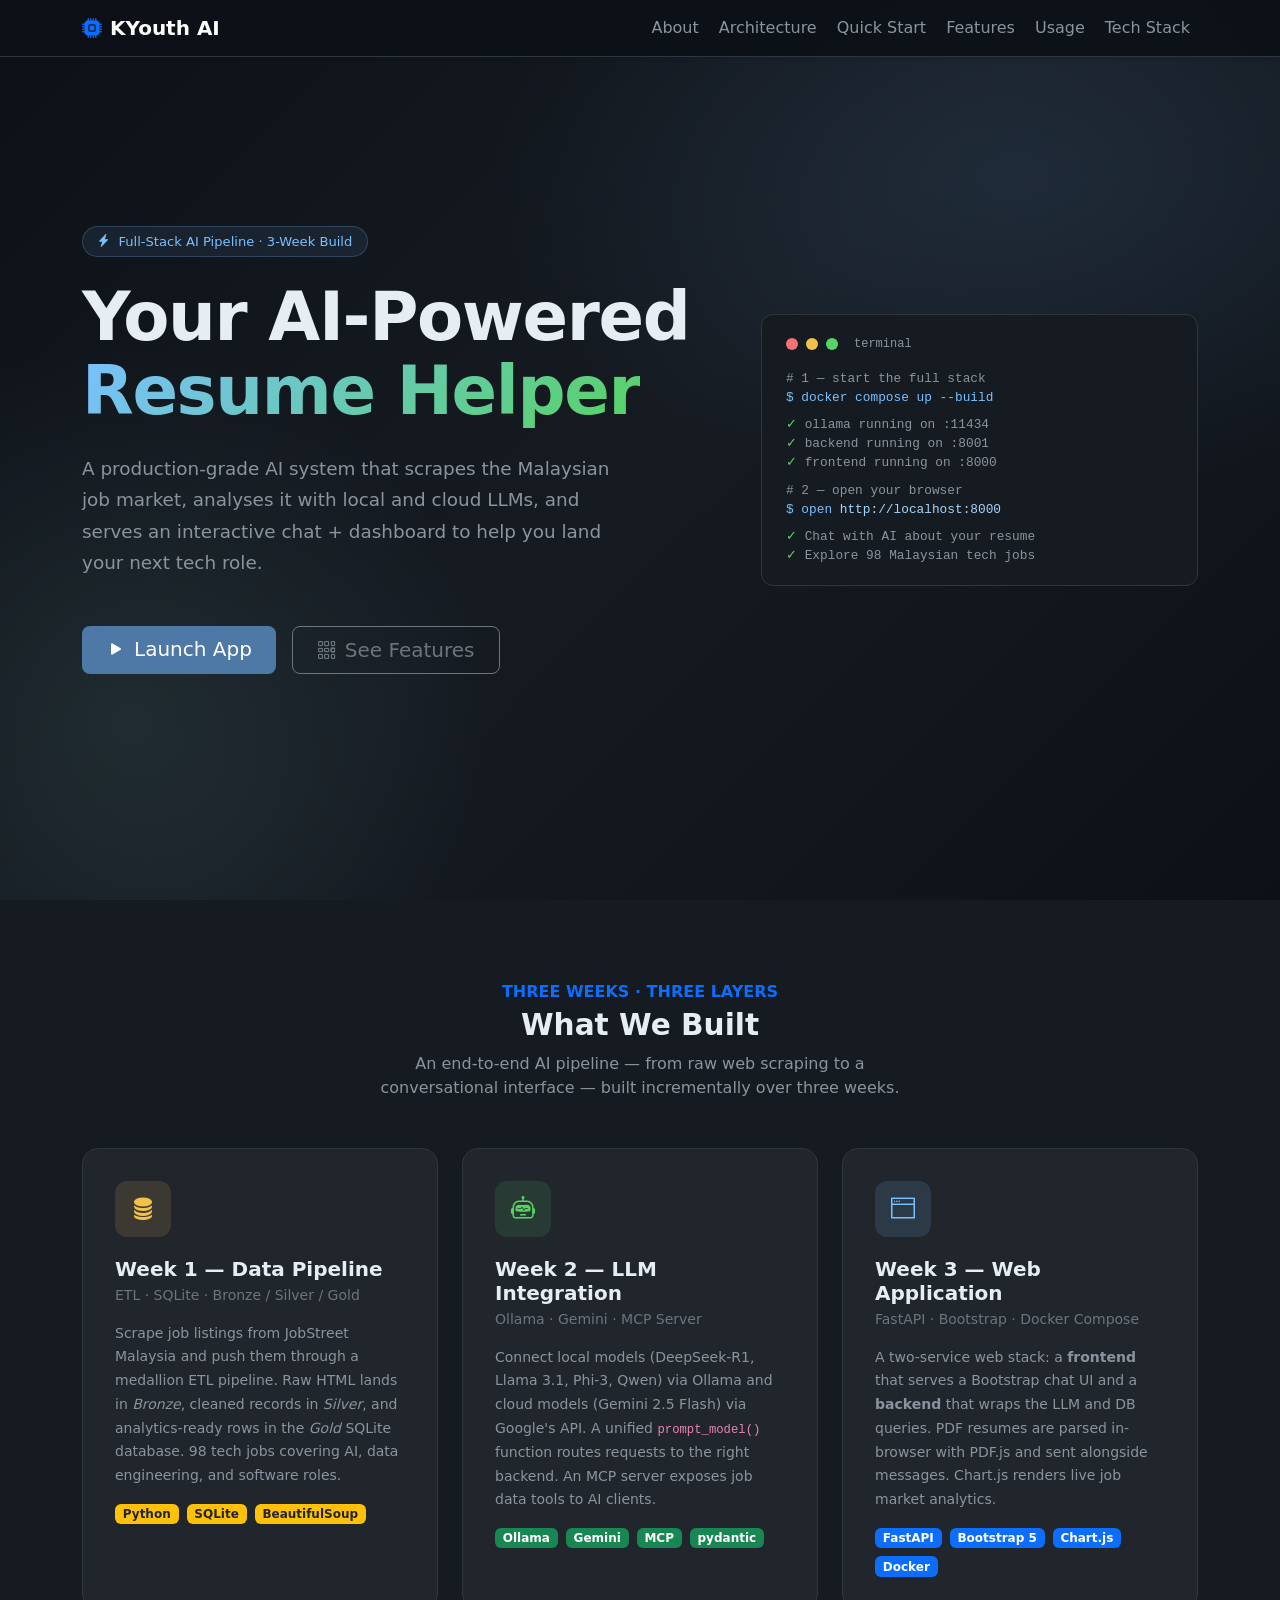
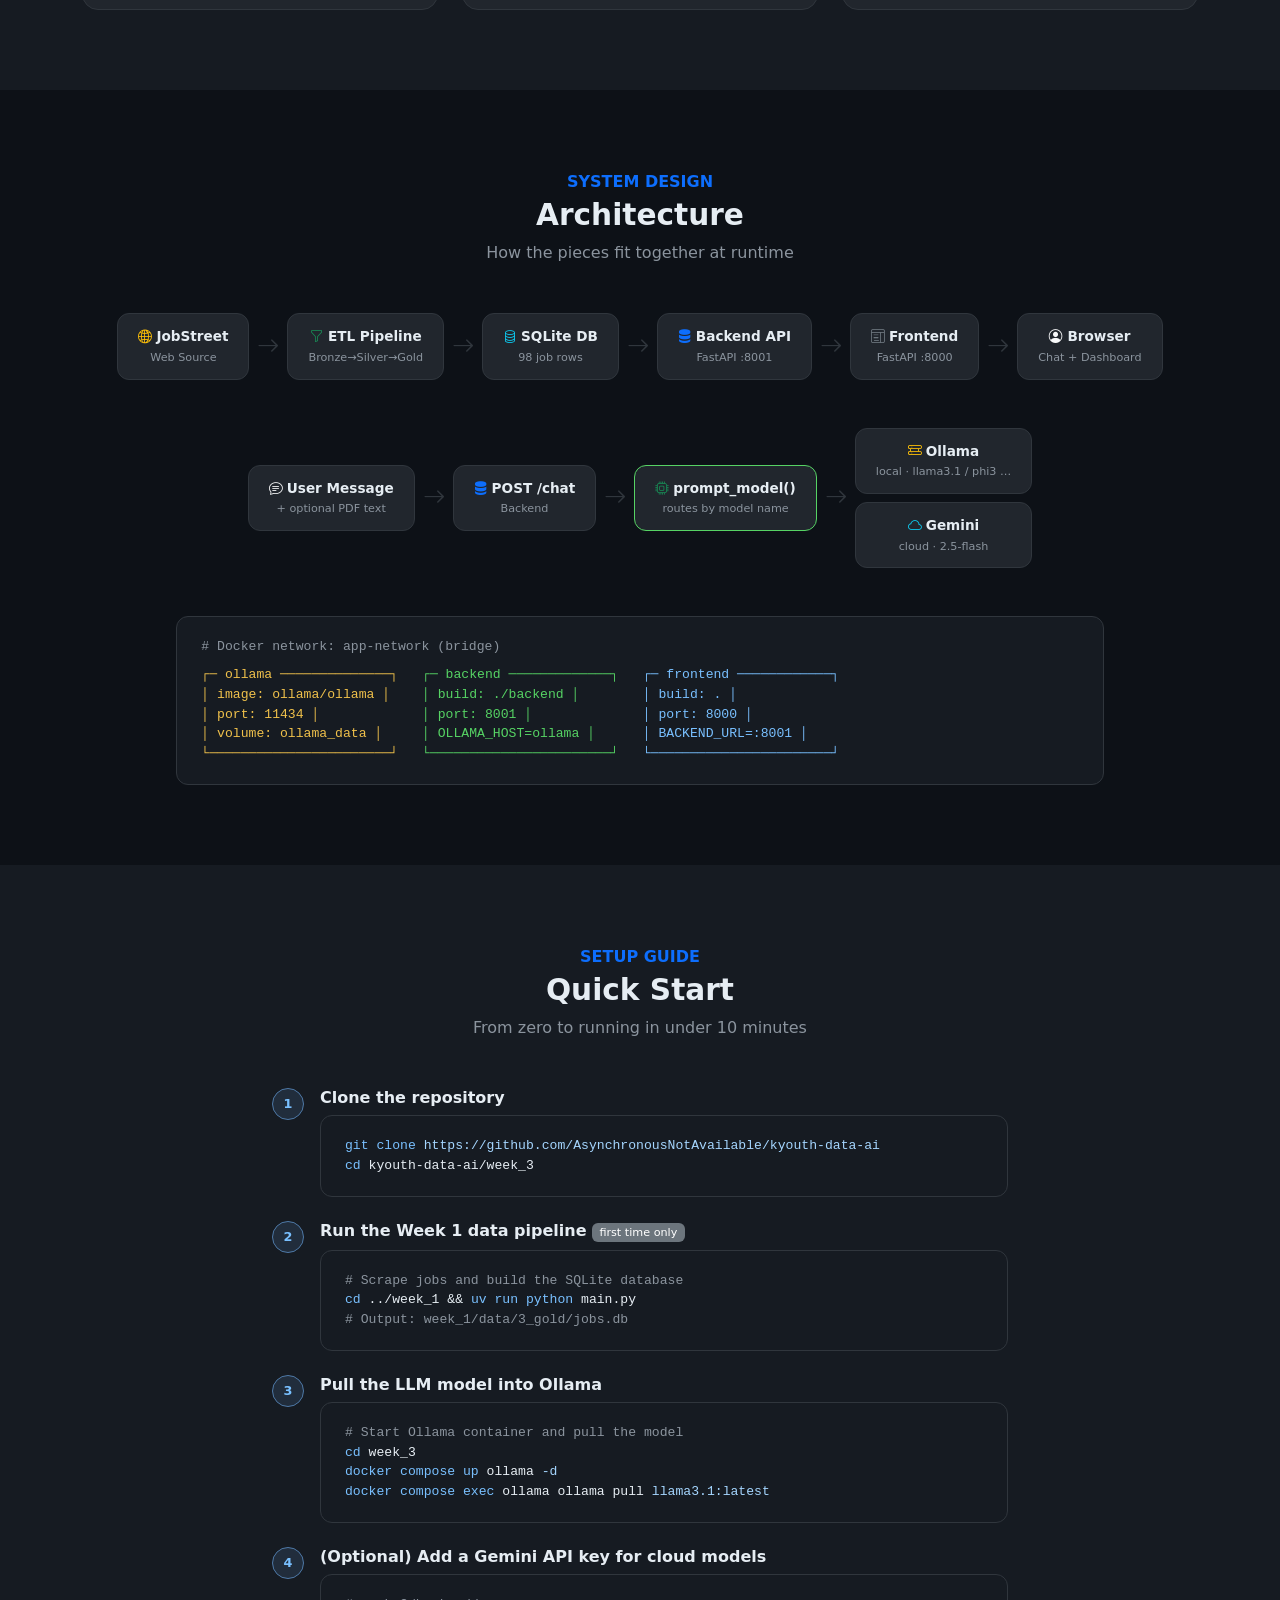
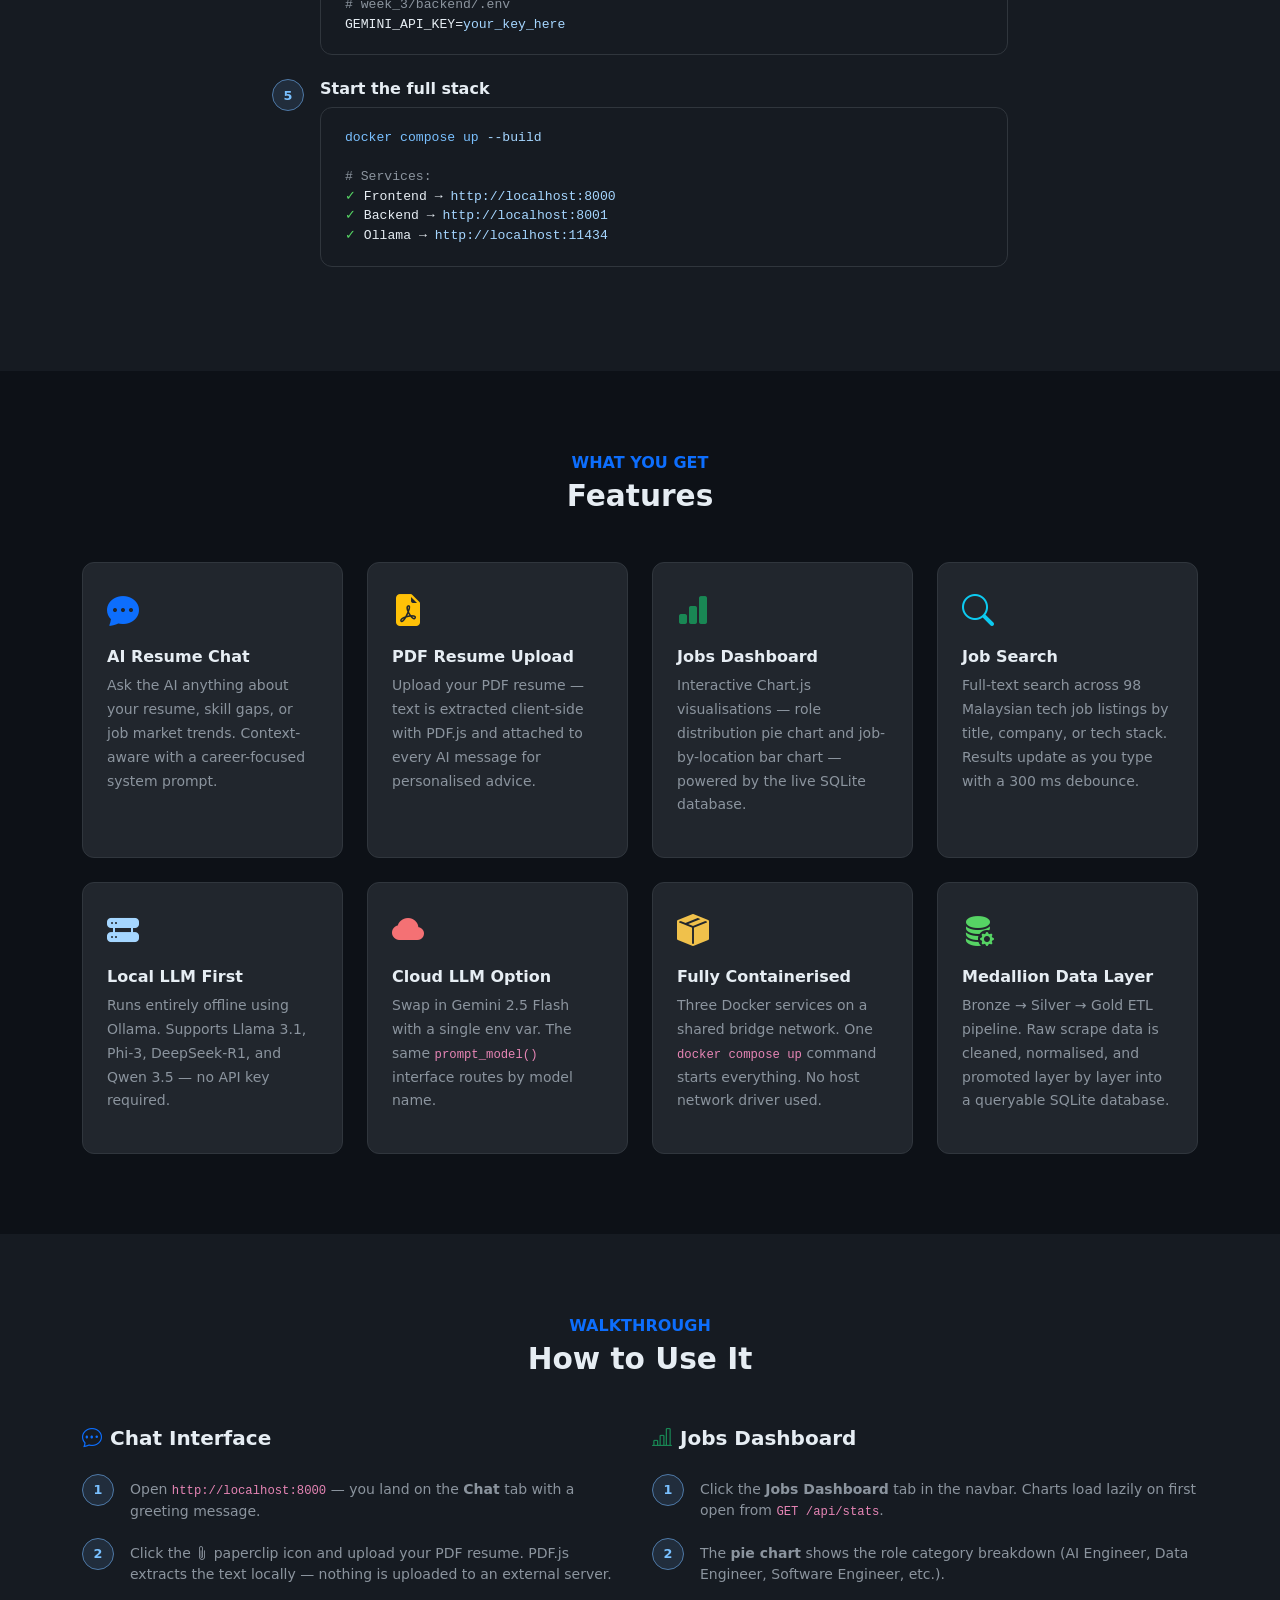
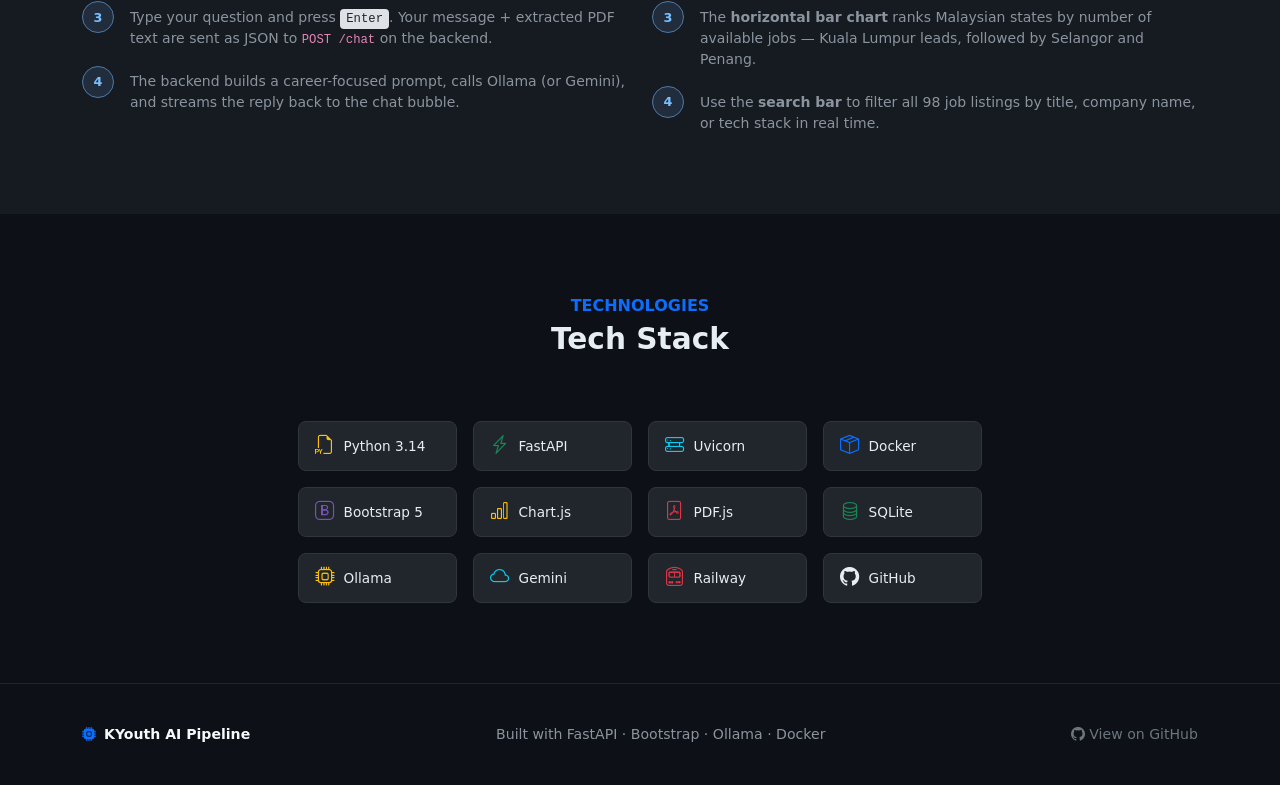
==== week_3/frontend/src/templates/index.html @ d8620b51 "feat: setup frontend and implement chat, dashboard with fastapi server" ====
<!doctype html>
<html lang="en" data-bs-theme="dark">
<head>
  <meta charset="utf-8">
  <meta name="viewport" content="width=device-width, initial-scale=1">
  <title>KYouth AI Pipeline</title>
  <link href="https://cdn.jsdelivr.net/npm/bootstrap@5.3.8/dist/css/bootstrap.min.css" rel="stylesheet">
  <link href="https://cdn.jsdelivr.net/npm/bootstrap-icons@1.11.3/font/bootstrap-icons.min.css" rel="stylesheet">
  <style>
    :root {
      --accent: #4e79a7;
      --accent-light: #76b7b2;
      --hero-bg: linear-gradient(135deg, #0d1117 0%, #161b22 50%, #0d1117 100%);
    }

    html { scroll-behavior: smooth; }
    body { background: #0d1117; color: #e6edf3; font-family: 'Segoe UI', system-ui, sans-serif; }

    /* ── Navbar ── */
    .navbar { background: rgba(13,17,23,.92) !important; backdrop-filter: blur(12px); border-bottom: 1px solid #30363d; }
    .nav-link { color: #8b949e !important; transition: color .2s; }
    .nav-link:hover, .nav-link.active { color: #e6edf3 !important; }

    /* ── Hero ── */
    #hero {
      min-height: 100vh;
      background: var(--hero-bg);
      display: flex; align-items: center;
      position: relative; overflow: hidden;
    }
    #hero::before {
      content: '';
      position: absolute; inset: 0;
      background:
        radial-gradient(ellipse 60% 50% at 80% 20%, rgba(78,121,167,.18) 0%, transparent 70%),
        radial-gradient(ellipse 40% 60% at 10% 80%, rgba(118,183,178,.12) 0%, transparent 70%);
    }
    .hero-badge {
      display: inline-flex; align-items: center; gap: .5rem;
      background: rgba(78,121,167,.15); border: 1px solid rgba(78,121,167,.4);
      border-radius: 999px; padding: .3rem .9rem; font-size: .82rem; color: #79c0ff;
      margin-bottom: 1.5rem;
    }
    .hero-title { font-size: clamp(2.4rem, 6vw, 4.2rem); font-weight: 800; line-height: 1.1; letter-spacing: -.02em; }
    .hero-title span { background: linear-gradient(135deg, #79c0ff, #56d364); -webkit-background-clip: text; -webkit-text-fill-color: transparent; }
    .hero-sub { font-size: 1.15rem; color: #8b949e; max-width: 560px; line-height: 1.7; }
    .btn-accent { background: var(--accent); border: none; color: #fff; }
    .btn-accent:hover { background: #3a6a9a; color: #fff; }

    /* ── Section titles ── */
    .section-title { font-size: 1.85rem; font-weight: 700; }
    .section-sub { color: #8b949e; }
    section { padding: 5rem 0; }
    section:nth-child(even) { background: #0d1117; }
    section:nth-child(odd) { background: #161b22; }

    /* ── Pipeline steps ── */
    .week-card {
      background: #21262d; border: 1px solid #30363d; border-radius: 1rem;
      padding: 2rem; height: 100%; transition: border-color .2s, transform .2s;
    }
    .week-card:hover { border-color: var(--accent); transform: translateY(-4px); }
    .week-icon { width: 56px; height: 56px; border-radius: .75rem; display: flex; align-items: center; justify-content: center; font-size: 1.5rem; margin-bottom: 1.25rem; }
    .w1 { background: rgba(240,193,75,.12); color: #f0c14b; }
    .w2 { background: rgba(86,211,100,.12); color: #56d364; }
    .w3 { background: rgba(121,192,255,.12); color: #79c0ff; }

    /* ── Architecture flow ── */
    .arch-node {
      background: #21262d; border: 1px solid #30363d; border-radius: .75rem;
      padding: .75rem 1.25rem; text-align: center; font-size: .85rem; font-weight: 600;
      white-space: nowrap;
    }
    .arch-node .label { font-size: .7rem; color: #8b949e; font-weight: 400; display: block; margin-top: .2rem; }
    .arch-arrow { color: #30363d; font-size: 1.4rem; display: flex; align-items: center; }

    /* ── Feature cards ── */
    .feat-card { background: #21262d; border: 1px solid #30363d; border-radius: .75rem; padding: 1.5rem; }
    .feat-icon { font-size: 2rem; margin-bottom: .75rem; }

    /* ── Code blocks ── */
    .code-block {
      background: #161b22; border: 1px solid #30363d; border-radius: .75rem;
      padding: 1.25rem 1.5rem; font-family: 'Consolas', 'SF Mono', monospace; font-size: .82rem;
      overflow-x: auto; position: relative;
    }
    .code-block .comment { color: #8b949e; }
    .code-block .cmd { color: #79c0ff; }
    .code-block .str { color: #a5d6ff; }
    .step-num {
      width: 32px; height: 32px; border-radius: 50%;
      background: rgba(78,121,167,.2); border: 1px solid var(--accent);
      display: flex; align-items: center; justify-content: center;
      font-size: .8rem; font-weight: 700; color: #79c0ff; flex-shrink: 0;
    }

    /* ── Tech badges ── */
    .tech-badge {
      background: #21262d; border: 1px solid #30363d; border-radius: .5rem;
      padding: .6rem 1rem; display: flex; align-items: center; gap: .6rem;
      font-size: .85rem; font-weight: 500;
    }
    .tech-badge i { font-size: 1.2rem; }

    /* ── Footer ── */
    footer { background: #0d1117; border-top: 1px solid #21262d; padding: 2.5rem 0; color: #8b949e; font-size: .88rem; }

    /* ── Scrollspy highlight ── */
    .scrollspy-active { color: #e6edf3 !important; }
  </style>
</head>
<body data-bs-spy="scroll" data-bs-target="#mainNav" data-bs-offset="80">

<!-- ══════════════════════════════ NAVBAR ══════════════════════════════ -->
<nav id="mainNav" class="navbar navbar-expand-lg fixed-top shadow-sm">
  <div class="container">
    <a class="navbar-brand fw-bold text-white d-flex align-items-center gap-2" href="#hero">
      <i class="bi bi-cpu-fill text-primary"></i> KYouth AI
    </a>
    <button class="navbar-toggler" type="button" data-bs-toggle="collapse" data-bs-target="#navLinks">
      <span class="navbar-toggler-icon"></span>
    </button>
    <div class="collapse navbar-collapse" id="navLinks">
      <ul class="navbar-nav ms-auto gap-1">
        <li class="nav-item"><a class="nav-link" href="#about">About</a></li>
        <li class="nav-item"><a class="nav-link" href="#architecture">Architecture</a></li>
        <li class="nav-item"><a class="nav-link" href="#quickstart">Quick Start</a></li>
        <li class="nav-item"><a class="nav-link" href="#features">Features</a></li>
        <li class="nav-item"><a class="nav-link" href="#usage">Usage</a></li>
        <li class="nav-item"><a class="nav-link" href="#stack">Tech Stack</a></li>
      </ul>
    </div>
  </div>
</nav>

<!-- ══════════════════════════════ HERO ══════════════════════════════ -->
<section id="hero">
  <div class="container position-relative">
    <div class="row align-items-center g-5">
      <div class="col-lg-7">
        <div class="hero-badge">
          <i class="bi bi-lightning-charge-fill"></i> Full-Stack AI Pipeline · 3-Week Build
        </div>
        <h1 class="hero-title mb-4">
          Your AI-Powered<br><span>Resume Helper</span>
        </h1>
        <p class="hero-sub mb-5">
          A production-grade AI system that scrapes the Malaysian job market,
          analyses it with local and cloud LLMs, and serves an interactive
          chat + dashboard to help you land your next tech role.
        </p>
        <div class="d-flex flex-wrap gap-3">
          <a href="/app" class="btn btn-accent btn-lg px-4">
            <i class="bi bi-play-fill me-2"></i>Launch App
          </a>
          <a href="#features" class="btn btn-outline-secondary btn-lg px-4">
            <i class="bi bi-grid-3x3-gap me-2"></i>See Features
          </a>
        </div>
      </div>
      <div class="col-lg-5 d-none d-lg-block">
        <!-- Decorative terminal mockup -->
        <div class="code-block" style="font-size:.8rem">
          <div class="d-flex align-items-center gap-2 mb-3">
            <span style="width:12px;height:12px;border-radius:50%;background:#f47174;display:inline-block"></span>
            <span style="width:12px;height:12px;border-radius:50%;background:#f0c14b;display:inline-block"></span>
            <span style="width:12px;height:12px;border-radius:50%;background:#56d364;display:inline-block"></span>
            <span class="ms-2" style="color:#8b949e;font-size:.75rem">terminal</span>
          </div>
          <div><span class="comment"># 1 — start the full stack</span></div>
          <div><span class="cmd">$ docker compose up --build</span></div>
          <div class="mt-2"><span style="color:#56d364">✓</span> <span style="color:#8b949e">ollama        running on :11434</span></div>
          <div><span style="color:#56d364">✓</span> <span style="color:#8b949e">backend       running on :8001</span></div>
          <div><span style="color:#56d364">✓</span> <span style="color:#8b949e">frontend      running on :8000</span></div>
          <div class="mt-2"><span class="comment"># 2 — open your browser</span></div>
          <div><span class="cmd">$ open </span><span class="str">http://localhost:8000</span></div>
          <div class="mt-2"><span style="color:#56d364">✓</span> <span style="color:#8b949e">Chat with AI about your resume</span></div>
          <div><span style="color:#56d364">✓</span> <span style="color:#8b949e">Explore 98 Malaysian tech jobs</span></div>
        </div>
      </div>
    </div>
  </div>
</section>

<!-- ══════════════════════════════ ABOUT ══════════════════════════════ -->
<section id="about">
  <div class="container">
    <div class="text-center mb-5">
      <p class="text-primary fw-semibold mb-1">THREE WEEKS · THREE LAYERS</p>
      <h2 class="section-title">What We Built</h2>
      <p class="section-sub mx-auto" style="max-width:540px">
        An end-to-end AI pipeline — from raw web scraping to a conversational interface — built incrementally over three weeks.
      </p>
    </div>
    <div class="row g-4">
      <!-- Week 1 -->
      <div class="col-md-4">
        <div class="week-card">
          <div class="week-icon w1"><i class="bi bi-database-fill"></i></div>
          <h5 class="fw-bold mb-1">Week 1 — Data Pipeline</h5>
          <p class="text-secondary small mb-3">ETL · SQLite · Bronze / Silver / Gold</p>
          <p class="small" style="color:#8b949e;line-height:1.7">
            Scrape job listings from JobStreet Malaysia and push them through a
            medallion ETL pipeline. Raw HTML lands in <em>Bronze</em>, cleaned
            records in <em>Silver</em>, and analytics-ready rows in the <em>Gold</em>
            SQLite database. 98 tech jobs covering AI, data engineering, and software roles.
          </p>
          <div class="d-flex flex-wrap gap-2 mt-3">
            <span class="badge bg-warning text-dark">Python</span>
            <span class="badge bg-warning text-dark">SQLite</span>
            <span class="badge bg-warning text-dark">BeautifulSoup</span>
          </div>
        </div>
      </div>
      <!-- Week 2 -->
      <div class="col-md-4">
        <div class="week-card">
          <div class="week-icon w2"><i class="bi bi-robot"></i></div>
          <h5 class="fw-bold mb-1">Week 2 — LLM Integration</h5>
          <p class="text-secondary small mb-3">Ollama · Gemini · MCP Server</p>
          <p class="small" style="color:#8b949e;line-height:1.7">
            Connect local models (DeepSeek-R1, Llama 3.1, Phi-3, Qwen) via Ollama and
            cloud models (Gemini 2.5 Flash) via Google's API. A unified
            <code>prompt_model()</code> function routes requests to the right
            backend. An MCP server exposes job data tools to AI clients.
          </p>
          <div class="d-flex flex-wrap gap-2 mt-3">
            <span class="badge bg-success">Ollama</span>
            <span class="badge bg-success">Gemini</span>
            <span class="badge bg-success">MCP</span>
            <span class="badge bg-success">pydantic</span>
          </div>
        </div>
      </div>
      <!-- Week 3 -->
      <div class="col-md-4">
        <div class="week-card">
          <div class="week-icon w3"><i class="bi bi-window-fullscreen"></i></div>
          <h5 class="fw-bold mb-1">Week 3 — Web Application</h5>
          <p class="text-secondary small mb-3">FastAPI · Bootstrap · Docker Compose</p>
          <p class="small" style="color:#8b949e;line-height:1.7">
            A two-service web stack: a <strong>frontend</strong> that serves a
            Bootstrap chat UI and a <strong>backend</strong> that wraps the LLM
            and DB queries. PDF resumes are parsed in-browser with PDF.js and
            sent alongside messages. Chart.js renders live job market analytics.
          </p>
          <div class="d-flex flex-wrap gap-2 mt-3">
            <span class="badge bg-primary">FastAPI</span>
            <span class="badge bg-primary">Bootstrap 5</span>
            <span class="badge bg-primary">Chart.js</span>
            <span class="badge bg-primary">Docker</span>
          </div>
        </div>
      </div>
    </div>
  </div>
</section>

<!-- ══════════════════════════════ ARCHITECTURE ══════════════════════════════ -->
<section id="architecture">
  <div class="container">
    <div class="text-center mb-5">
      <p class="text-primary fw-semibold mb-1">SYSTEM DESIGN</p>
      <h2 class="section-title">Architecture</h2>
      <p class="section-sub">How the pieces fit together at runtime</p>
    </div>

    <!-- Data flow diagram -->
    <div class="d-flex flex-wrap justify-content-center align-items-center gap-2 mb-5">
      <div class="arch-node"><i class="bi bi-globe2 text-warning me-1"></i>JobStreet<span class="label">Web Source</span></div>
      <div class="arch-arrow"><i class="bi bi-arrow-right"></i></div>
      <div class="arch-node"><i class="bi bi-funnel text-success me-1"></i>ETL Pipeline<span class="label">Bronze→Silver→Gold</span></div>
      <div class="arch-arrow"><i class="bi bi-arrow-right"></i></div>
      <div class="arch-node"><i class="bi bi-database text-info me-1"></i>SQLite DB<span class="label">98 job rows</span></div>
      <div class="arch-arrow"><i class="bi bi-arrow-right"></i></div>
      <div class="arch-node"><i class="bi bi-server text-primary me-1"></i>Backend API<span class="label">FastAPI :8001</span></div>
      <div class="arch-arrow"><i class="bi bi-arrow-right"></i></div>
      <div class="arch-node"><i class="bi bi-layout-text-window text-secondary me-1"></i>Frontend<span class="label">FastAPI :8000</span></div>
      <div class="arch-arrow"><i class="bi bi-arrow-right"></i></div>
      <div class="arch-node"><i class="bi bi-person-circle text-light me-1"></i>Browser<span class="label">Chat + Dashboard</span></div>
    </div>

    <!-- LLM branch -->
    <div class="d-flex flex-wrap justify-content-center align-items-center gap-2 mb-5">
      <div class="arch-node"><i class="bi bi-chat-text text-light me-1"></i>User Message<span class="label">+ optional PDF text</span></div>
      <div class="arch-arrow"><i class="bi bi-arrow-right"></i></div>
      <div class="arch-node"><i class="bi bi-server text-primary me-1"></i>POST /chat<span class="label">Backend</span></div>
      <div class="arch-arrow"><i class="bi bi-arrow-right"></i></div>
      <div class="arch-node" style="border-color:#56d364">
        <i class="bi bi-cpu text-success me-1"></i>prompt_model()<span class="label">routes by model name</span>
      </div>
      <div class="arch-arrow"><i class="bi bi-arrow-right"></i></div>
      <div>
        <div class="arch-node mb-2"><i class="bi bi-hdd-rack text-warning me-1"></i>Ollama<span class="label">local · llama3.1 / phi3 …</span></div>
        <div class="arch-node"><i class="bi bi-cloud text-info me-1"></i>Gemini<span class="label">cloud · 2.5-flash</span></div>
      </div>
    </div>

    <!-- Container map -->
    <div class="row g-3 justify-content-center">
      <div class="col-md-10">
        <div class="code-block">
          <div class="comment mb-2"># Docker network: app-network (bridge)</div>
          <div class="d-flex flex-wrap gap-4">
            <div>
              <div style="color:#f0c14b">┌─ ollama ──────────────┐</div>
              <div style="color:#f0c14b">│  image: ollama/ollama │</div>
              <div style="color:#f0c14b">│  port:  11434         │</div>
              <div style="color:#f0c14b">│  volume: ollama_data  │</div>
              <div style="color:#f0c14b">└───────────────────────┘</div>
            </div>
            <div>
              <div style="color:#56d364">┌─ backend ─────────────┐</div>
              <div style="color:#56d364">│  build: ./backend     │</div>
              <div style="color:#56d364">│  port:  8001          │</div>
              <div style="color:#56d364">│  OLLAMA_HOST=ollama   │</div>
              <div style="color:#56d364">└───────────────────────┘</div>
            </div>
            <div>
              <div style="color:#79c0ff">┌─ frontend ────────────┐</div>
              <div style="color:#79c0ff">│  build: .             │</div>
              <div style="color:#79c0ff">│  port:  8000          │</div>
              <div style="color:#79c0ff">│  BACKEND_URL=:8001    │</div>
              <div style="color:#79c0ff">└───────────────────────┘</div>
            </div>
          </div>
        </div>
      </div>
    </div>
  </div>
</section>

<!-- ══════════════════════════════ QUICK START ══════════════════════════════ -->
<section id="quickstart">
  <div class="container">
    <div class="text-center mb-5">
      <p class="text-primary fw-semibold mb-1">SETUP GUIDE</p>
      <h2 class="section-title">Quick Start</h2>
      <p class="section-sub">From zero to running in under 10 minutes</p>
    </div>

    <div class="row g-4 justify-content-center">
      <div class="col-lg-8">

        <!-- Step 1 -->
        <div class="d-flex gap-3 mb-4">
          <div class="step-num">1</div>
          <div class="flex-grow-1">
            <h6 class="fw-bold mb-2">Clone the repository</h6>
            <div class="code-block">
              <span class="cmd">git clone</span> <span class="str">https://github.com/AsynchronousNotAvailable/kyouth-data-ai</span><br>
              <span class="cmd">cd</span> kyouth-data-ai/week_3
            </div>
          </div>
        </div>

        <!-- Step 2 -->
        <div class="d-flex gap-3 mb-4">
          <div class="step-num">2</div>
          <div class="flex-grow-1">
            <h6 class="fw-bold mb-2">Run the Week 1 data pipeline <span class="badge bg-secondary fw-normal" style="font-size:.7rem">first time only</span></h6>
            <div class="code-block">
              <span class="comment"># Scrape jobs and build the SQLite database</span><br>
              <span class="cmd">cd</span> ../week_1 &amp;&amp; <span class="cmd">uv run python</span> main.py<br>
              <span class="comment"># Output: week_1/data/3_gold/jobs.db</span>
            </div>
          </div>
        </div>

        <!-- Step 3 -->
        <div class="d-flex gap-3 mb-4">
          <div class="step-num">3</div>
          <div class="flex-grow-1">
            <h6 class="fw-bold mb-2">Pull the LLM model into Ollama</h6>
            <div class="code-block">
              <span class="comment"># Start Ollama container and pull the model</span><br>
              <span class="cmd">cd</span> week_3<br>
              <span class="cmd">docker compose up</span> ollama <span class="str">-d</span><br>
              <span class="cmd">docker compose exec</span> ollama ollama pull <span class="str">llama3.1:latest</span>
            </div>
          </div>
        </div>

        <!-- Step 4 -->
        <div class="d-flex gap-3 mb-4">
          <div class="step-num">4</div>
          <div class="flex-grow-1">
            <h6 class="fw-bold mb-2">(Optional) Add a Gemini API key for cloud models</h6>
            <div class="code-block">
              <span class="comment"># week_3/backend/.env</span><br>
              GEMINI_API_KEY=<span class="str">your_key_here</span>
            </div>
          </div>
        </div>

        <!-- Step 5 -->
        <div class="d-flex gap-3 mb-4">
          <div class="step-num">5</div>
          <div class="flex-grow-1">
            <h6 class="fw-bold mb-2">Start the full stack</h6>
            <div class="code-block">
              <span class="cmd">docker compose up</span> <span class="str">--build</span><br><br>
              <span class="comment"># Services:</span><br>
              <span style="color:#56d364">✓</span> Frontend  → <span class="str">http://localhost:8000</span><br>
              <span style="color:#56d364">✓</span> Backend   → <span class="str">http://localhost:8001</span><br>
              <span style="color:#56d364">✓</span> Ollama    → <span class="str">http://localhost:11434</span>
            </div>
          </div>
        </div>

      </div>
    </div>
  </div>
</section>

<!-- ══════════════════════════════ FEATURES ══════════════════════════════ -->
<section id="features">
  <div class="container">
    <div class="text-center mb-5">
      <p class="text-primary fw-semibold mb-1">WHAT YOU GET</p>
      <h2 class="section-title">Features</h2>
    </div>
    <div class="row g-4">
      <div class="col-sm-6 col-lg-3">
        <div class="feat-card h-100">
          <div class="feat-icon text-primary"><i class="bi bi-chat-dots-fill"></i></div>
          <h6 class="fw-bold">AI Resume Chat</h6>
          <p class="small" style="color:#8b949e;line-height:1.7">Ask the AI anything about your resume, skill gaps, or job market trends. Context-aware with a career-focused system prompt.</p>
        </div>
      </div>
      <div class="col-sm-6 col-lg-3">
        <div class="feat-card h-100">
          <div class="feat-icon text-warning"><i class="bi bi-file-earmark-pdf-fill"></i></div>
          <h6 class="fw-bold">PDF Resume Upload</h6>
          <p class="small" style="color:#8b949e;line-height:1.7">Upload your PDF resume — text is extracted client-side with PDF.js and attached to every AI message for personalised advice.</p>
        </div>
      </div>
      <div class="col-sm-6 col-lg-3">
        <div class="feat-card h-100">
          <div class="feat-icon text-success"><i class="bi bi-bar-chart-fill"></i></div>
          <h6 class="fw-bold">Jobs Dashboard</h6>
          <p class="small" style="color:#8b949e;line-height:1.7">Interactive Chart.js visualisations — role distribution pie chart and job-by-location bar chart — powered by the live SQLite database.</p>
        </div>
      </div>
      <div class="col-sm-6 col-lg-3">
        <div class="feat-card h-100">
          <div class="feat-icon text-info"><i class="bi bi-search"></i></div>
          <h6 class="fw-bold">Job Search</h6>
          <p class="small" style="color:#8b949e;line-height:1.7">Full-text search across 98 Malaysian tech job listings by title, company, or tech stack. Results update as you type with a 300 ms debounce.</p>
        </div>
      </div>
      <div class="col-sm-6 col-lg-3">
        <div class="feat-card h-100">
          <div class="feat-icon" style="color:#a5d6ff"><i class="bi bi-hdd-rack-fill"></i></div>
          <h6 class="fw-bold">Local LLM First</h6>
          <p class="small" style="color:#8b949e;line-height:1.7">Runs entirely offline using Ollama. Supports Llama 3.1, Phi-3, DeepSeek-R1, and Qwen 3.5 — no API key required.</p>
        </div>
      </div>
      <div class="col-sm-6 col-lg-3">
        <div class="feat-card h-100">
          <div class="feat-icon" style="color:#f47174"><i class="bi bi-cloud-fill"></i></div>
          <h6 class="fw-bold">Cloud LLM Option</h6>
          <p class="small" style="color:#8b949e;line-height:1.7">Swap in Gemini 2.5 Flash with a single env var. The same <code>prompt_model()</code> interface routes by model name.</p>
        </div>
      </div>
      <div class="col-sm-6 col-lg-3">
        <div class="feat-card h-100">
          <div class="feat-icon" style="color:#f0c14b"><i class="bi bi-box-seam-fill"></i></div>
          <h6 class="fw-bold">Fully Containerised</h6>
          <p class="small" style="color:#8b949e;line-height:1.7">Three Docker services on a shared bridge network. One <code>docker compose up</code> command starts everything. No host network driver used.</p>
        </div>
      </div>
      <div class="col-sm-6 col-lg-3">
        <div class="feat-card h-100">
          <div class="feat-icon" style="color:#56d364"><i class="bi bi-database-fill-gear"></i></div>
          <h6 class="fw-bold">Medallion Data Layer</h6>
          <p class="small" style="color:#8b949e;line-height:1.7">Bronze → Silver → Gold ETL pipeline. Raw scrape data is cleaned, normalised, and promoted layer by layer into a queryable SQLite database.</p>
        </div>
      </div>
    </div>
  </div>
</section>

<!-- ══════════════════════════════ USAGE ══════════════════════════════ -->
<section id="usage">
  <div class="container">
    <div class="text-center mb-5">
      <p class="text-primary fw-semibold mb-1">WALKTHROUGH</p>
      <h2 class="section-title">How to Use It</h2>
    </div>
    <div class="row g-4 align-items-start">
      <div class="col-lg-6">
        <h5 class="fw-bold mb-4"><i class="bi bi-chat-dots text-primary me-2"></i>Chat Interface</h5>
        <div class="d-flex flex-column gap-3">
          <div class="d-flex gap-3">
            <div class="step-num">1</div>
            <p class="small mb-0" style="color:#8b949e;padding-top:.35rem">Open <code>http://localhost:8000</code> — you land on the <strong>Chat</strong> tab with a greeting message.</p>
          </div>
          <div class="d-flex gap-3">
            <div class="step-num">2</div>
            <p class="small mb-0" style="color:#8b949e;padding-top:.35rem">Click the <i class="bi bi-paperclip"></i> paperclip icon and upload your PDF resume. PDF.js extracts the text locally — nothing is uploaded to an external server.</p>
          </div>
          <div class="d-flex gap-3">
            <div class="step-num">3</div>
            <p class="small mb-0" style="color:#8b949e;padding-top:.35rem">Type your question and press <kbd>Enter</kbd>. Your message + extracted PDF text are sent as JSON to <code>POST /chat</code> on the backend.</p>
          </div>
          <div class="d-flex gap-3">
            <div class="step-num">4</div>
            <p class="small mb-0" style="color:#8b949e;padding-top:.35rem">The backend builds a career-focused prompt, calls Ollama (or Gemini), and streams the reply back to the chat bubble.</p>
          </div>
        </div>
      </div>
      <div class="col-lg-6">
        <h5 class="fw-bold mb-4"><i class="bi bi-bar-chart-line text-success me-2"></i>Jobs Dashboard</h5>
        <div class="d-flex flex-column gap-3">
          <div class="d-flex gap-3">
            <div class="step-num">1</div>
            <p class="small mb-0" style="color:#8b949e;padding-top:.35rem">Click the <strong>Jobs Dashboard</strong> tab in the navbar. Charts load lazily on first open from <code>GET /api/stats</code>.</p>
          </div>
          <div class="d-flex gap-3">
            <div class="step-num">2</div>
            <p class="small mb-0" style="color:#8b949e;padding-top:.35rem">The <strong>pie chart</strong> shows the role category breakdown (AI Engineer, Data Engineer, Software Engineer, etc.).</p>
          </div>
          <div class="d-flex gap-3">
            <div class="step-num">3</div>
            <p class="small mb-0" style="color:#8b949e;padding-top:.35rem">The <strong>horizontal bar chart</strong> ranks Malaysian states by number of available jobs — Kuala Lumpur leads, followed by Selangor and Penang.</p>
          </div>
          <div class="d-flex gap-3">
            <div class="step-num">4</div>
            <p class="small mb-0" style="color:#8b949e;padding-top:.35rem">Use the <strong>search bar</strong> to filter all 98 job listings by title, company name, or tech stack in real time.</p>
          </div>
        </div>
      </div>
    </div>
  </div>
</section>

<!-- ══════════════════════════════ TECH STACK ══════════════════════════════ -->
<section id="stack">
  <div class="container">
    <div class="text-center mb-5">
      <p class="text-primary fw-semibold mb-1">TECHNOLOGIES</p>
      <h2 class="section-title">Tech Stack</h2>
    </div>
    <div class="row g-3 justify-content-center" style="max-width:700px;margin:0 auto">
      <div class="col-6 col-sm-4 col-md-3">
        <div class="tech-badge"><i class="bi bi-filetype-py text-warning"></i>Python 3.14</div>
      </div>
      <div class="col-6 col-sm-4 col-md-3">
        <div class="tech-badge"><i class="bi bi-lightning-charge text-success"></i>FastAPI</div>
      </div>
      <div class="col-6 col-sm-4 col-md-3">
        <div class="tech-badge"><i class="bi bi-hdd-rack text-info"></i>Uvicorn</div>
      </div>
      <div class="col-6 col-sm-4 col-md-3">
        <div class="tech-badge"><i class="bi bi-box-seam text-primary"></i>Docker</div>
      </div>
      <div class="col-6 col-sm-4 col-md-3">
        <div class="tech-badge"><i class="bi bi-bootstrap text-purple" style="color:#7952b3"></i>Bootstrap 5</div>
      </div>
      <div class="col-6 col-sm-4 col-md-3">
        <div class="tech-badge"><i class="bi bi-bar-chart text-warning"></i>Chart.js</div>
      </div>
      <div class="col-6 col-sm-4 col-md-3">
        <div class="tech-badge"><i class="bi bi-file-pdf text-danger"></i>PDF.js</div>
      </div>
      <div class="col-6 col-sm-4 col-md-3">
        <div class="tech-badge"><i class="bi bi-database text-success"></i>SQLite</div>
      </div>
      <div class="col-6 col-sm-4 col-md-3">
        <div class="tech-badge"><i class="bi bi-cpu text-warning"></i>Ollama</div>
      </div>
      <div class="col-6 col-sm-4 col-md-3">
        <div class="tech-badge"><i class="bi bi-cloud text-info"></i>Gemini</div>
      </div>
      <div class="col-6 col-sm-4 col-md-3">
        <div class="tech-badge"><i class="bi bi-train-front text-danger"></i>Railway</div>
      </div>
      <div class="col-6 col-sm-4 col-md-3">
        <div class="tech-badge"><i class="bi bi-github"></i>GitHub</div>
      </div>
    </div>
  </div>
</section>

<!-- ══════════════════════════════ FOOTER ══════════════════════════════ -->
<footer>
  <div class="container d-flex flex-column flex-md-row align-items-center justify-content-between gap-3">
    <div class="d-flex align-items-center gap-2">
      <i class="bi bi-cpu-fill text-primary"></i>
      <span class="fw-semibold text-light">KYouth AI Pipeline</span>
    </div>
    <span>Built with FastAPI · Bootstrap · Ollama · Docker</span>
    <a href="https://github.com/AsynchronousNotAvailable/kyouth-data-ai" class="text-secondary text-decoration-none">
      <i class="bi bi-github me-1"></i>View on GitHub
    </a>
  </div>
</footer>

<script src="https://cdn.jsdelivr.net/npm/bootstrap@5.3.8/dist/js/bootstrap.bundle.min.js"></script>
</body>
</html>
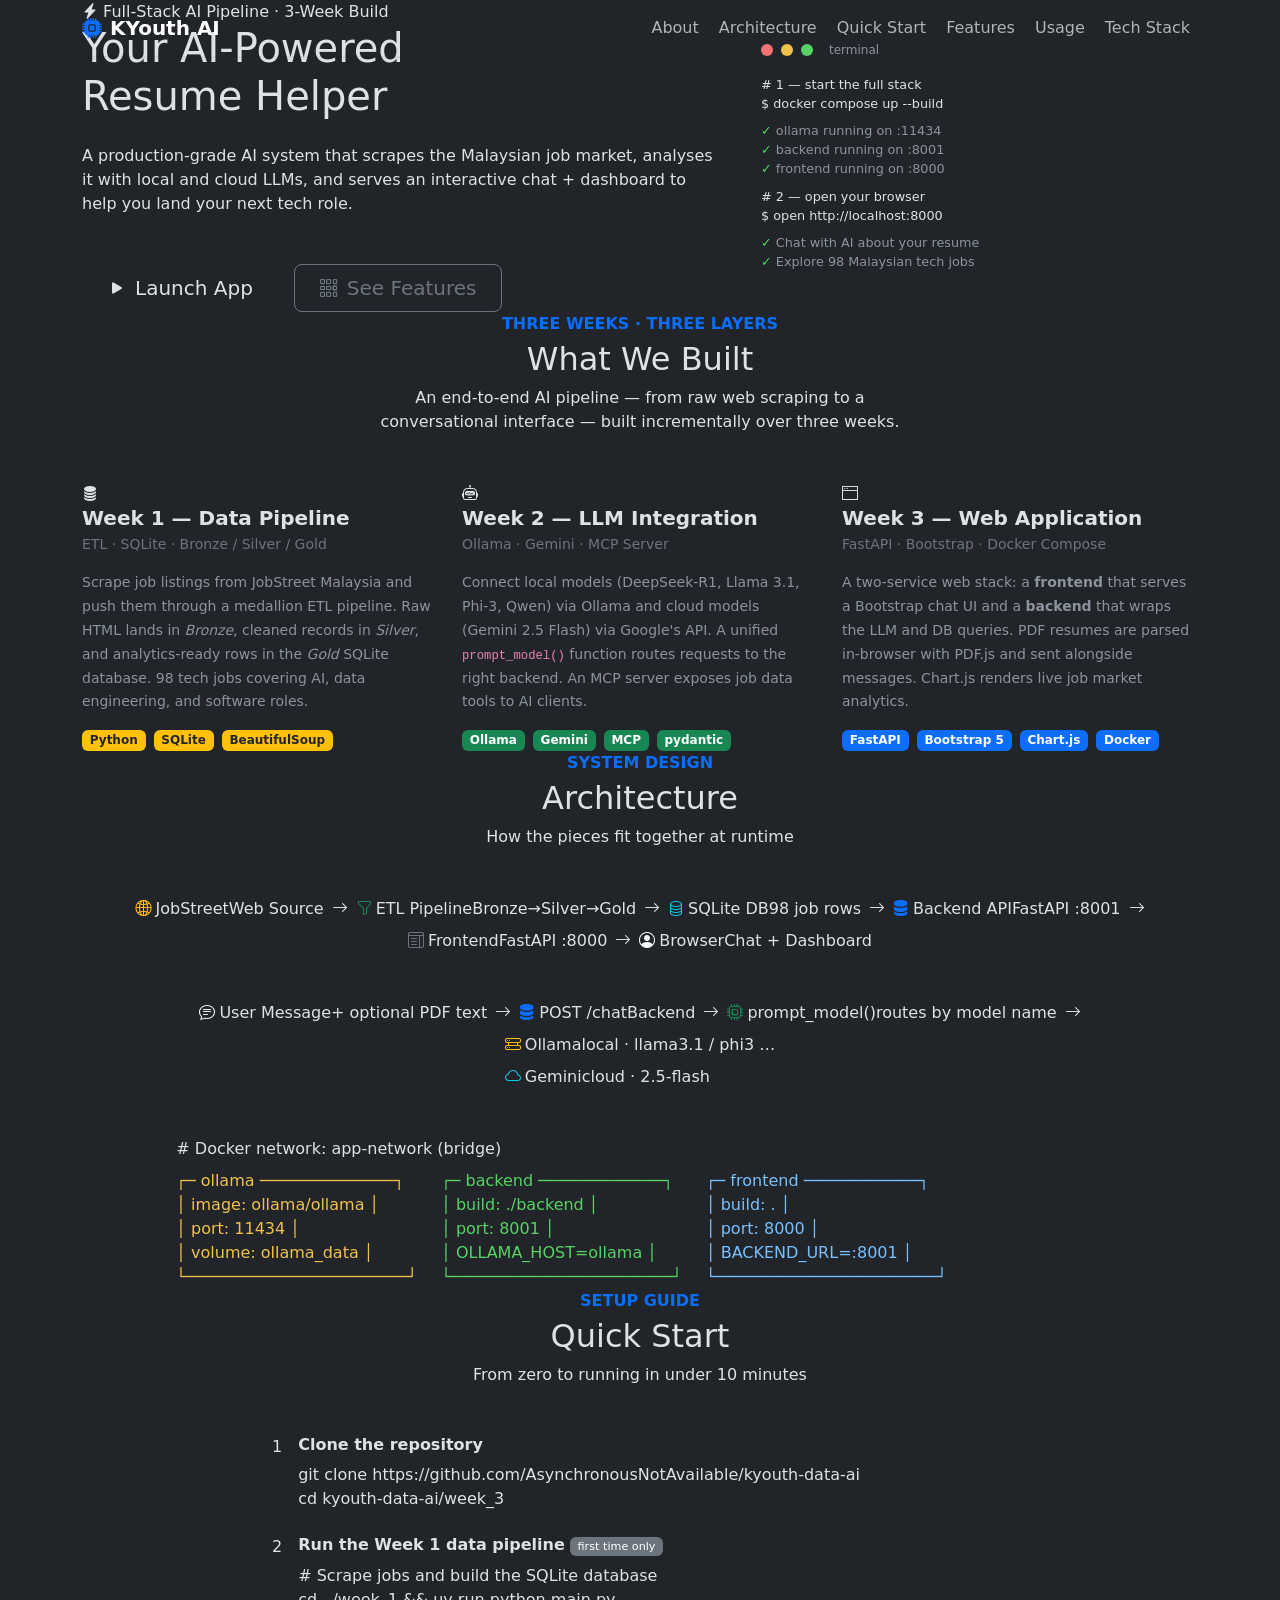
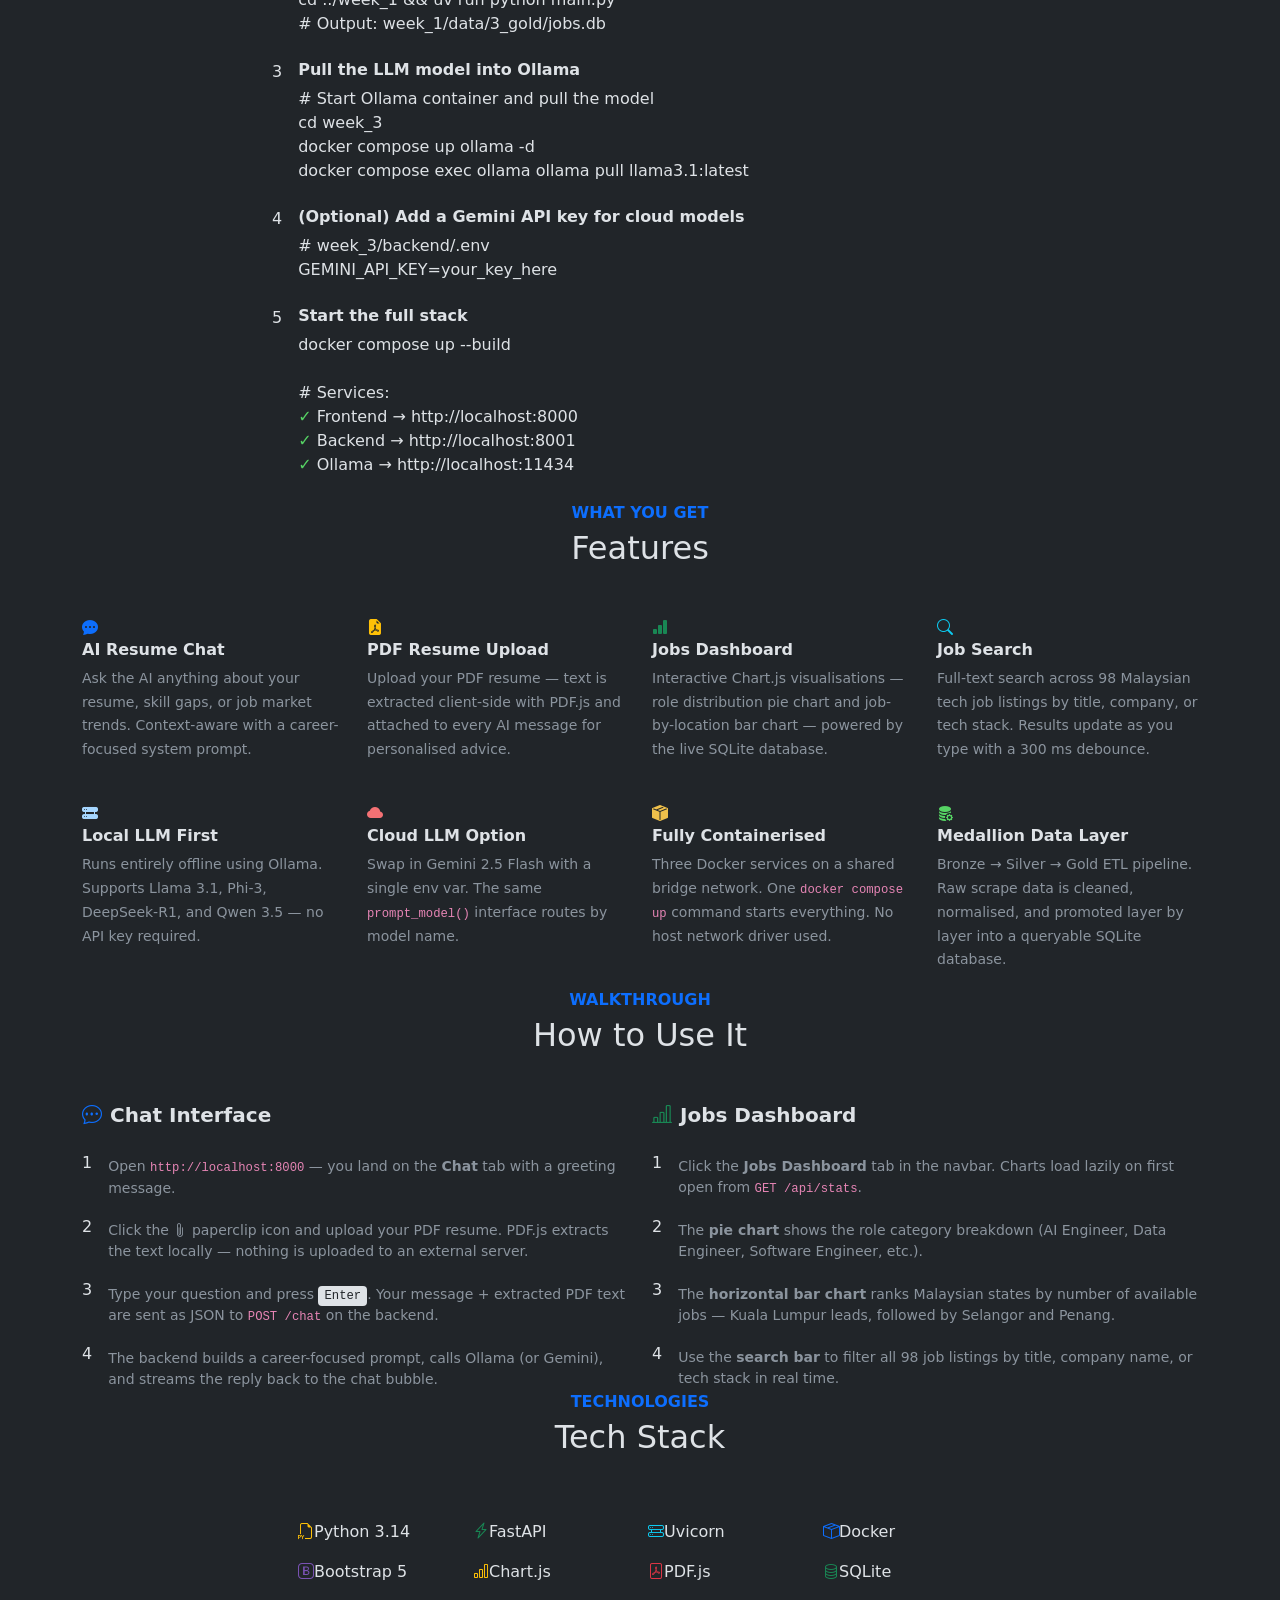
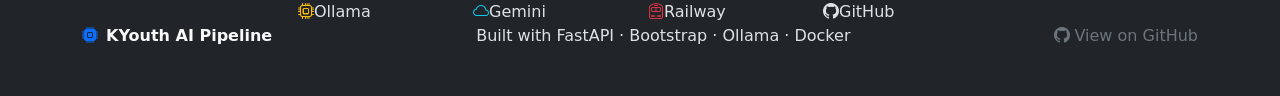
==== commit 9ab9b9a5: "feat: seperate css from html and enhance UI" ====
--- a/week_3/frontend/src/templates/index.html
+++ b/week_3/frontend/src/templates/index.html
@@ -6,108 +6,7 @@
   <title>KYouth AI Pipeline</title>
   <link href="https://cdn.jsdelivr.net/npm/bootstrap@5.3.8/dist/css/bootstrap.min.css" rel="stylesheet">
   <link href="https://cdn.jsdelivr.net/npm/bootstrap-icons@1.11.3/font/bootstrap-icons.min.css" rel="stylesheet">
-  <style>
-    :root {
-      --accent: #4e79a7;
-      --accent-light: #76b7b2;
-      --hero-bg: linear-gradient(135deg, #0d1117 0%, #161b22 50%, #0d1117 100%);
-    }
-
-    html { scroll-behavior: smooth; }
-    body { background: #0d1117; color: #e6edf3; font-family: 'Segoe UI', system-ui, sans-serif; }
-
-    /* ── Navbar ── */
-    .navbar { background: rgba(13,17,23,.92) !important; backdrop-filter: blur(12px); border-bottom: 1px solid #30363d; }
-    .nav-link { color: #8b949e !important; transition: color .2s; }
-    .nav-link:hover, .nav-link.active { color: #e6edf3 !important; }
-
-    /* ── Hero ── */
-    #hero {
-      min-height: 100vh;
-      background: var(--hero-bg);
-      display: flex; align-items: center;
-      position: relative; overflow: hidden;
-    }
-    #hero::before {
-      content: '';
-      position: absolute; inset: 0;
-      background:
-        radial-gradient(ellipse 60% 50% at 80% 20%, rgba(78,121,167,.18) 0%, transparent 70%),
-        radial-gradient(ellipse 40% 60% at 10% 80%, rgba(118,183,178,.12) 0%, transparent 70%);
-    }
-    .hero-badge {
-      display: inline-flex; align-items: center; gap: .5rem;
-      background: rgba(78,121,167,.15); border: 1px solid rgba(78,121,167,.4);
-      border-radius: 999px; padding: .3rem .9rem; font-size: .82rem; color: #79c0ff;
-      margin-bottom: 1.5rem;
-    }
-    .hero-title { font-size: clamp(2.4rem, 6vw, 4.2rem); font-weight: 800; line-height: 1.1; letter-spacing: -.02em; }
-    .hero-title span { background: linear-gradient(135deg, #79c0ff, #56d364); -webkit-background-clip: text; -webkit-text-fill-color: transparent; }
-    .hero-sub { font-size: 1.15rem; color: #8b949e; max-width: 560px; line-height: 1.7; }
-    .btn-accent { background: var(--accent); border: none; color: #fff; }
-    .btn-accent:hover { background: #3a6a9a; color: #fff; }
-
-    /* ── Section titles ── */
-    .section-title { font-size: 1.85rem; font-weight: 700; }
-    .section-sub { color: #8b949e; }
-    section { padding: 5rem 0; }
-    section:nth-child(even) { background: #0d1117; }
-    section:nth-child(odd) { background: #161b22; }
-
-    /* ── Pipeline steps ── */
-    .week-card {
-      background: #21262d; border: 1px solid #30363d; border-radius: 1rem;
-      padding: 2rem; height: 100%; transition: border-color .2s, transform .2s;
-    }
-    .week-card:hover { border-color: var(--accent); transform: translateY(-4px); }
-    .week-icon { width: 56px; height: 56px; border-radius: .75rem; display: flex; align-items: center; justify-content: center; font-size: 1.5rem; margin-bottom: 1.25rem; }
-    .w1 { background: rgba(240,193,75,.12); color: #f0c14b; }
-    .w2 { background: rgba(86,211,100,.12); color: #56d364; }
-    .w3 { background: rgba(121,192,255,.12); color: #79c0ff; }
-
-    /* ── Architecture flow ── */
-    .arch-node {
-      background: #21262d; border: 1px solid #30363d; border-radius: .75rem;
-      padding: .75rem 1.25rem; text-align: center; font-size: .85rem; font-weight: 600;
-      white-space: nowrap;
-    }
-    .arch-node .label { font-size: .7rem; color: #8b949e; font-weight: 400; display: block; margin-top: .2rem; }
-    .arch-arrow { color: #30363d; font-size: 1.4rem; display: flex; align-items: center; }
-
-    /* ── Feature cards ── */
-    .feat-card { background: #21262d; border: 1px solid #30363d; border-radius: .75rem; padding: 1.5rem; }
-    .feat-icon { font-size: 2rem; margin-bottom: .75rem; }
-
-    /* ── Code blocks ── */
-    .code-block {
-      background: #161b22; border: 1px solid #30363d; border-radius: .75rem;
-      padding: 1.25rem 1.5rem; font-family: 'Consolas', 'SF Mono', monospace; font-size: .82rem;
-      overflow-x: auto; position: relative;
-    }
-    .code-block .comment { color: #8b949e; }
-    .code-block .cmd { color: #79c0ff; }
-    .code-block .str { color: #a5d6ff; }
-    .step-num {
-      width: 32px; height: 32px; border-radius: 50%;
-      background: rgba(78,121,167,.2); border: 1px solid var(--accent);
-      display: flex; align-items: center; justify-content: center;
-      font-size: .8rem; font-weight: 700; color: #79c0ff; flex-shrink: 0;
-    }
-
-    /* ── Tech badges ── */
-    .tech-badge {
-      background: #21262d; border: 1px solid #30363d; border-radius: .5rem;
-      padding: .6rem 1rem; display: flex; align-items: center; gap: .6rem;
-      font-size: .85rem; font-weight: 500;
-    }
-    .tech-badge i { font-size: 1.2rem; }
-
-    /* ── Footer ── */
-    footer { background: #0d1117; border-top: 1px solid #21262d; padding: 2.5rem 0; color: #8b949e; font-size: .88rem; }
-
-    /* ── Scrollspy highlight ── */
-    .scrollspy-active { color: #e6edf3 !important; }
-  </style>
+  <link rel="stylesheet" href="/static/css/index.css">
 </head>
 <body data-bs-spy="scroll" data-bs-target="#mainNav" data-bs-offset="80">
 
